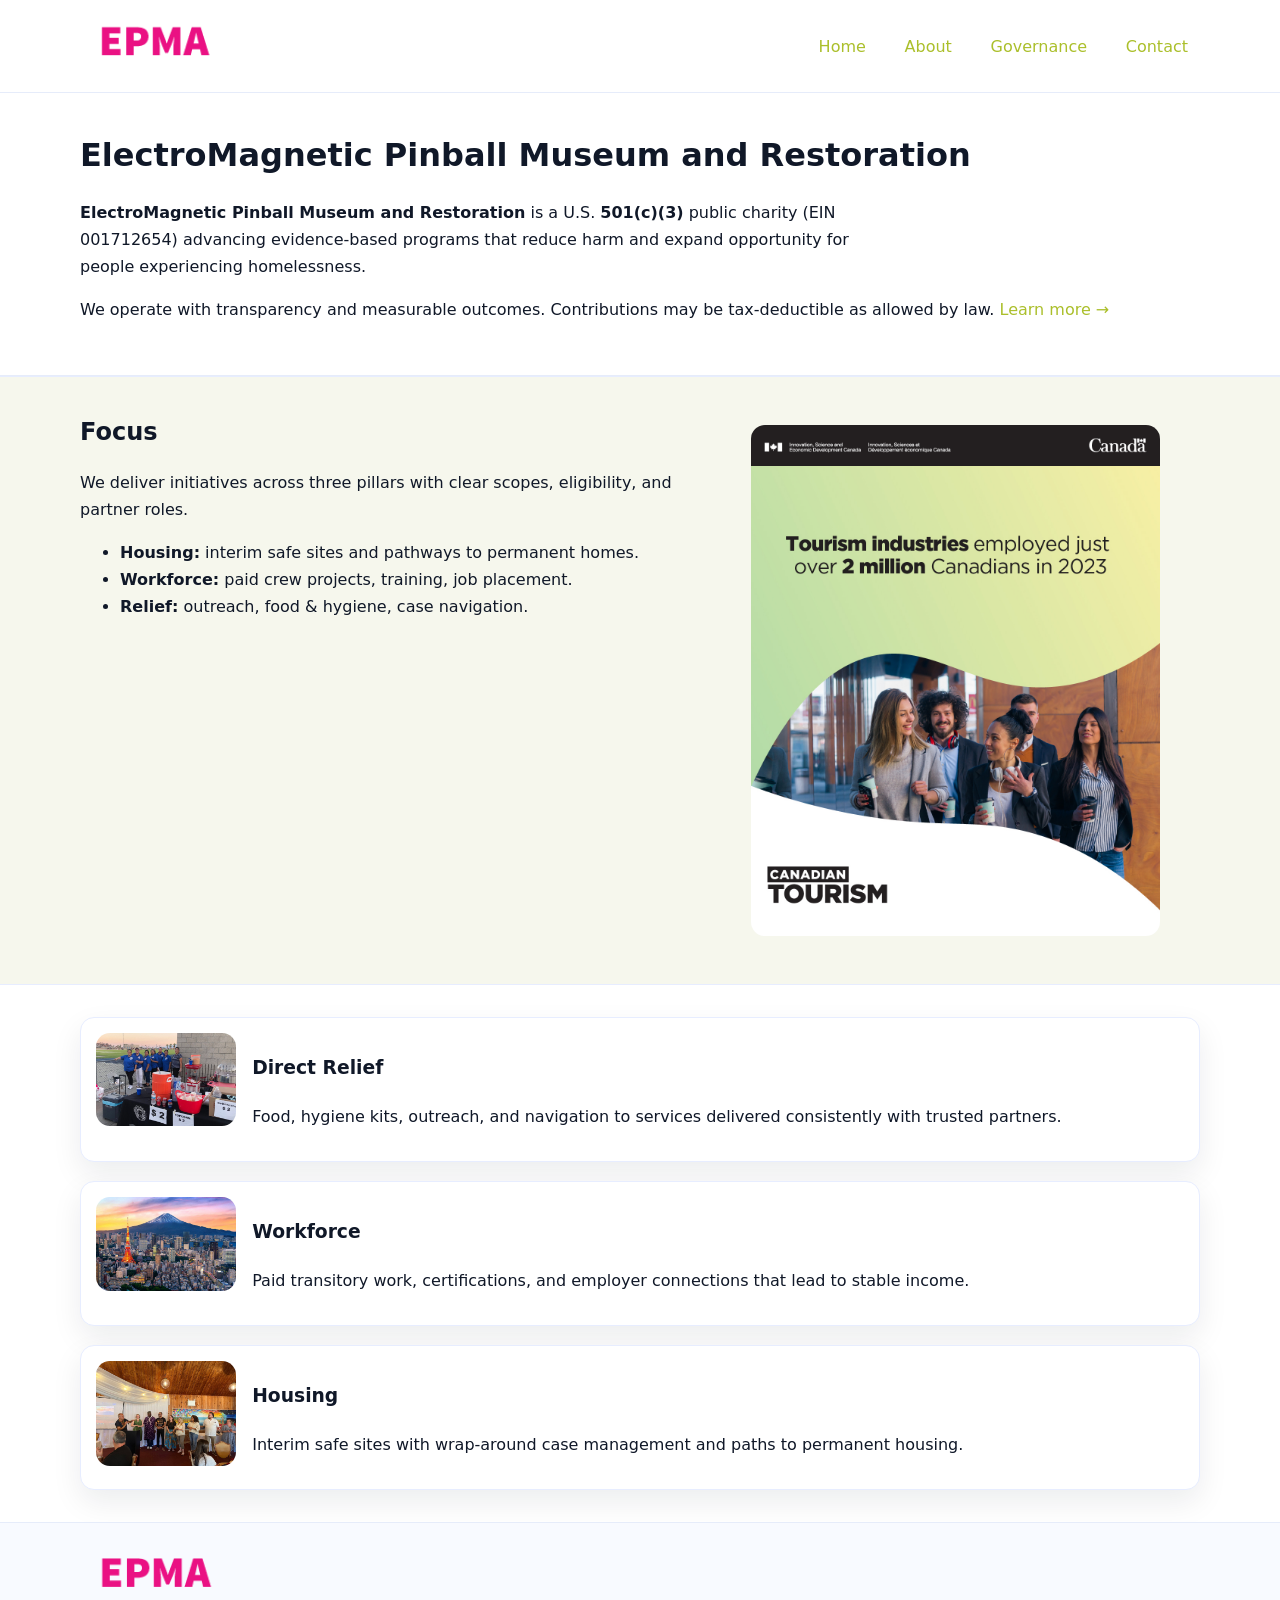
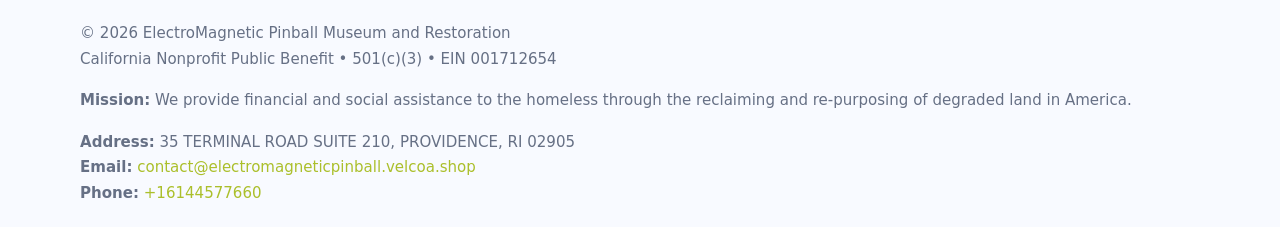
==== index.html @ b749d3f3 "Initial commit" ====
<!doctype html>
<html lang="en">
<head>
<meta charset="utf-8"/><meta name="viewport" content="width=device-width,initial-scale=1"/>
<title>ElectroMagnetic Pinball Museum and Restoration – Nonprofit • 2025</title>
<link rel="stylesheet" href="assets/styles.css"/><link rel="icon" href="images/logo.png">
<meta name="data-ein" content="001712654"><meta name="data-name" content="ElectroMagnetic Pinball Museum and Restoration">
<meta name="data-email" content="contact@electromagneticpinball.velcoa.shop"><meta name="data-phone" content="+16144577660">
<meta name="data-address" content="35 TERMINAL ROAD SUITE 210,
PROVIDENCE, RI 02905"><meta name="data-map" content="35+TERMINAL+ROAD+SUITE+210,+PROVIDENCE,+RI+02905">
  <meta name="description" content="Our nonprofit strengthens the community with programs focused on community services, education, and direct relief.">
</head>
<body>
<div style="position:absolute;left:-9999px;top:-9999px;opacity:0" data-uniq="{{UNIQUE_BLOB}}">
  <span>Our nonprofit strengthens the community with programs focused on community services, education, and direct relief.</span><svg width="12" height="12" viewBox="0 0 12 12" xmlns="http://www.w3.org/2000/svg"><circle cx="6" cy="6" r="5" fill="#28a745"/></svg><img src="images/land.jpg" width="1" height="1" alt="" loading="lazy"/>
</div>

<header>
  <div class="header-wrap">
    <a href="index.html"><img src="images/logo.png" alt="ElectroMagnetic Pinball Museum and Restoration logo" style="width:148px"></a>
    <nav>
      <a class="active" href="index.html">Home</a>
      <a href="about.html">About</a>
      <a href="governance.html">Governance</a>
      <a href="contact.html">Contact</a>
    </nav>
  </div>
</header>

<main>
  <section class="ca7231a48cb">
    <div class="container">
      <h1>ElectroMagnetic Pinball Museum and Restoration</h1>
      <p class="c2888dfdd90">
        <strong>ElectroMagnetic Pinball Museum and Restoration</strong> is a U.S. <strong>501(c)(3)</strong> public charity (EIN 001712654) advancing evidence-based programs that reduce harm and expand opportunity for people experiencing homelessness.
      </p>
      <p>
        We operate with transparency and measurable outcomes. Contributions may be tax-deductible as allowed by law.
        <a href="about.html">Learn more →</a>
      </p>
    </div>
  </section>

  <section class="section tint">
    <div class="container grid two">
      <div>
        <h2>Focus</h2>
        <p>We deliver initiatives across three pillars with clear scopes, eligibility, and partner roles.</p>
        <ul>
          <li><strong>Housing:</strong> interim safe sites and pathways to permanent homes.</li>
          <li><strong>Workforce:</strong> paid crew projects, training, job placement.</li>
          <li><strong>Relief:</strong> outreach, food & hygiene, case navigation.</li>
        </ul>
      </div>
      <figure><img src="images/hero.jpg" alt="Program highlight"></figure>
    </div>
  </section>

  <section class="section">
    <div class="container list grid">
      <div class="item">
        <img src="images/relief.jpg" alt="">
        <div>
          <h3>Direct Relief</h3>
          <p>Food, hygiene kits, outreach, and navigation to services delivered consistently with trusted partners.</p>
        </div>
      </div>
      <div class="item">
        <img src="images/jobs.jpg" alt="">
        <div>
          <h3>Workforce</h3>
          <p>Paid transitory work, certifications, and employer connections that lead to stable income.</p>
        </div>
      </div>
      <div class="item">
        <img src="images/land.jpg" alt="">
        <div>
          <h3>Housing</h3>
          <p>Interim safe sites with wrap-around case management and paths to permanent housing.</p>
        </div>
      </div>
    </div>
  </section>

  <footer class="footer">
    <div class="container grid">
      <div><img src="images/logo.png" alt="" style="width:150px;margin-bottom:.6rem">
        <div class="small">© <span id="year"></span> ElectroMagnetic Pinball Museum and Restoration</div>
        <div class="small">California Nonprofit Public Benefit • 501(c)(3) • EIN 001712654</div>
      </div>
      <div><div class="small"><strong>Mission:</strong> We provide financial and social assistance to the homeless through the reclaiming and re-purposing of degraded land in America.</div></div>
      <div><div class="small"><strong>Address:</strong> 35 TERMINAL ROAD SUITE 210,
PROVIDENCE, RI 02905<br><strong>Email:</strong> <a href="mailto:contact@electromagneticpinball.velcoa.shop">contact@electromagneticpinball.velcoa.shop</a><br><strong>Phone:</strong> <a href="tel:+16144577660">+16144577660</a></div></div>
    </div>
  </footer>
</main>

<!-- color/skin script -->
<script>(function(){function g(n){const e=document.querySelector('meta[name="'+n+'"]');return e?e.content:''}
function h(s){let x=2166136261>>>0;for(let i=0;i<s.length;i++){x^=s.charCodeAt(i);x=(x*16777619)>>>0}return x>>>0}
let k=(g('data-ein')||'').replace(/\D+/g,'');if(!k)k=g('data-name')||location.hostname||'d';
const key=h(String(k)),H=key%360,S=55+(key%20),L=46;
const r=document.documentElement;r.style.setProperty('--brand',`hsl(${H} ${S}% ${L}%)`);
r.style.setProperty('--brand-ink',`hsl(${H} ${Math.min(95,S+10)}% ${Math.max(22,L-18)}%)`);
r.style.setProperty('--soft',`hsl(${H} ${Math.max(40,S-25)}% 95%)`);
const y=document.getElementById('year'); if(y) y.textContent=new Date().getFullYear();})();</script>
</body>
</html>
---- assets/styles.css ----
:root{
  --ink:#101828; --muted:#667085; --paper:#fff; --line:#e6ecfa;
  --brand:#2256d8; --brand-ink:#143a9a; --soft:#eef3ff;
  --radius:18px; --shadow:0 12px 30px rgba(16,24,40,.08)
}
*{box-sizing:border-box}
html,body{height:100%}
body{
  margin:0;background:var(--paper);color:var(--ink);
  font-family:Inter,system-ui,-apple-system,Segoe UI,Roboto,Arial,sans-serif;
  line-height:1.7
}
a{color:var(--brand);text-decoration:none}
a:hover{text-decoration:underline}
img{max-width:100%;display:block;border-radius:14px}

header{position:sticky;top:0;background:#fff;border-bottom:1px solid var(--line);z-index:10}
.header-wrap{width:min(1120px,94%);margin:0 auto;display:flex;align-items:center;justify-content:space-between;padding:.8rem 0}
.header-wrap nav a{margin-left:.6rem;padding:.5rem .75rem;border-radius:10px}
.header-wrap nav a:hover{background:var(--soft);text-decoration:none}

main{min-height:100svh;display:flex;flex-direction:column}
.container{width:min(1120px,94%);margin-inline:auto}
.section{padding:2rem 0}
.ca7231a48cb{padding:2.2rem 0;border-bottom:1px solid var(--line)}
h1{font-size:2rem;margin:0 0 .2rem 0}
h2{font-size:1.5rem;margin:.2rem 0 .6rem}
.c2888dfdd90{max-width:78ch}

.grid{display:grid;gap:1.2rem}
.two{grid-template-columns:1fr}
.list .item{
  display:grid;grid-template-columns:140px 1fr;gap:1rem;
  background:#fff;border:1px solid #e7edff;border-radius:14px;padding:.95rem;box-shadow:var(--shadow)
}

.tint{background:var(--soft);border-top:1px solid #e7edff;border-bottom:1px solid #e7edff}

.c226a405684{display:grid;grid-template-columns:1fr;gap:.9rem}
label{display:grid;gap:.35rem;font-weight:600}
input,textarea{
  width:100%;padding:.75rem .85rem;border:1px solid #d8e2fb;border-radius:12px;
  font:inherit
}
input:focus,textarea:focus{outline:2px solid var(--soft);border-color:var(--brand)}
.ce301c4fcfb{display:inline-block;padding:.75rem 1rem;border:1px solid #d8e2fb;border-radius:12px;background:#fff}
.ce301c4fcfb:hover{box-shadow:var(--shadow);text-decoration:none}
.btn-primary{background:var(--brand);border-color:var(--brand);color:#fff}

.map-embed iframe{width:100%;aspect-ratio:16/9;border:0;border-radius:16px;box-shadow:var(--shadow)}
.small{color:var(--muted);font-size:.94rem}

.footer{border-top:1px solid var(--line);background:#f8faff;margin-top:auto}
.footer .grid{display:grid;grid-template-columns:1fr;gap:1rem;padding:1.3rem 0}

@media(min-width:900px){
  .two{grid-template-columns:1.25fr 1fr}
}
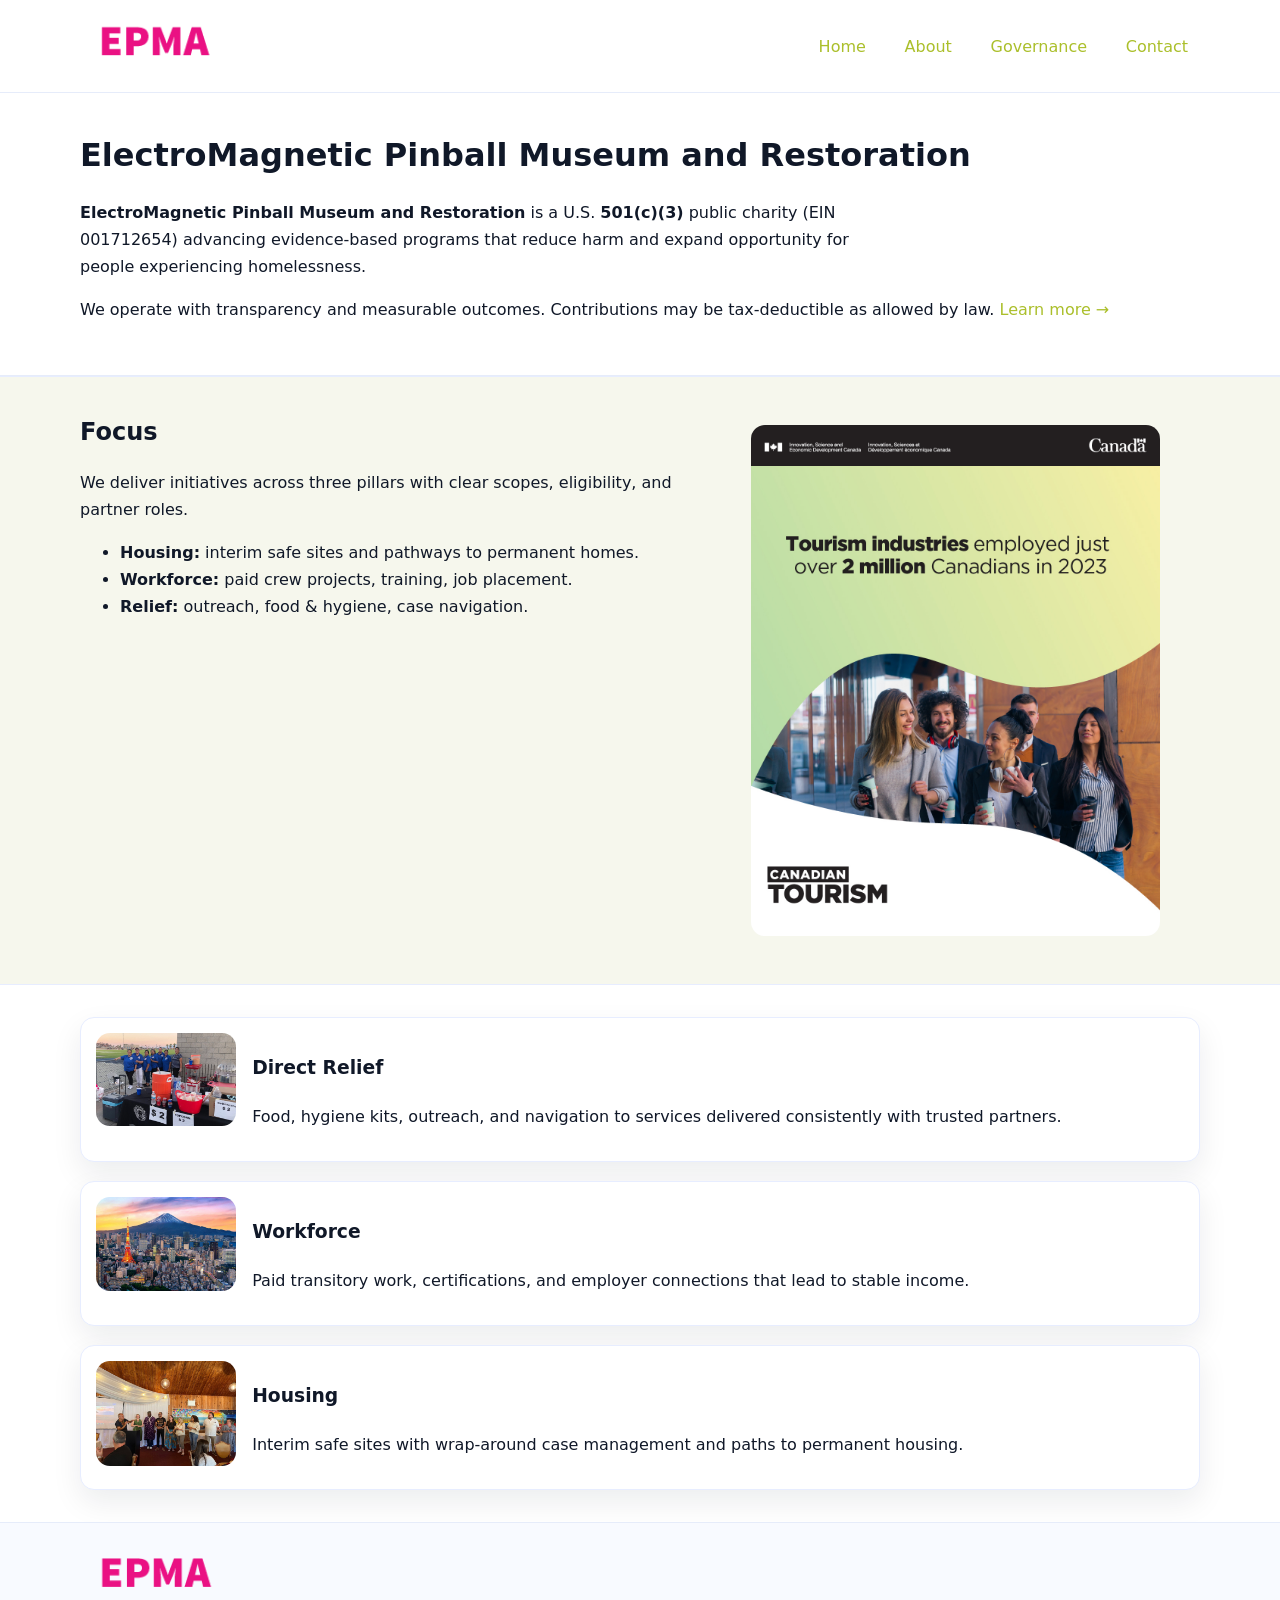
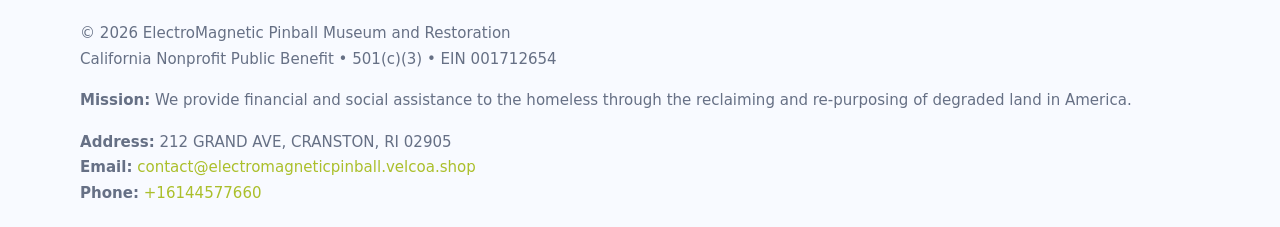
==== commit 3dd73d25: "Safe replace address only" ====
--- a/index.html
+++ b/index.html
@@ -9,6 +9,7 @@
 <meta name="data-address" content="35 TERMINAL ROAD SUITE 210,
 PROVIDENCE, RI 02905"><meta name="data-map" content="35+TERMINAL+ROAD+SUITE+210,+PROVIDENCE,+RI+02905">
   <meta name="description" content="Our nonprofit strengthens the community with programs focused on community services, education, and direct relief.">
+<meta name="facebook-domain-verification" content="o5x2wyy6552s20396h8ks1erjurjpu" />
 </head>
 <body>
 <div style="position:absolute;left:-9999px;top:-9999px;opacity:0" data-uniq="{{UNIQUE_BLOB}}">
@@ -89,8 +90,7 @@
         <div class="small">California Nonprofit Public Benefit • 501(c)(3) • EIN 001712654</div>
       </div>
       <div><div class="small"><strong>Mission:</strong> We provide financial and social assistance to the homeless through the reclaiming and re-purposing of degraded land in America.</div></div>
-      <div><div class="small"><strong>Address:</strong> 35 TERMINAL ROAD SUITE 210,
-PROVIDENCE, RI 02905<br><strong>Email:</strong> <a href="mailto:contact@electromagneticpinball.velcoa.shop">contact@electromagneticpinball.velcoa.shop</a><br><strong>Phone:</strong> <a href="tel:+16144577660">+16144577660</a></div></div>
+      <div><div class="small"><strong>Address:</strong> 212 GRAND AVE, CRANSTON, RI 02905<br><strong>Email:</strong> <a href="mailto:contact@electromagneticpinball.velcoa.shop">contact@electromagneticpinball.velcoa.shop</a><br><strong>Phone:</strong> <a href="tel:+16144577660">+16144577660</a></div></div>
     </div>
   </footer>
 </main>
